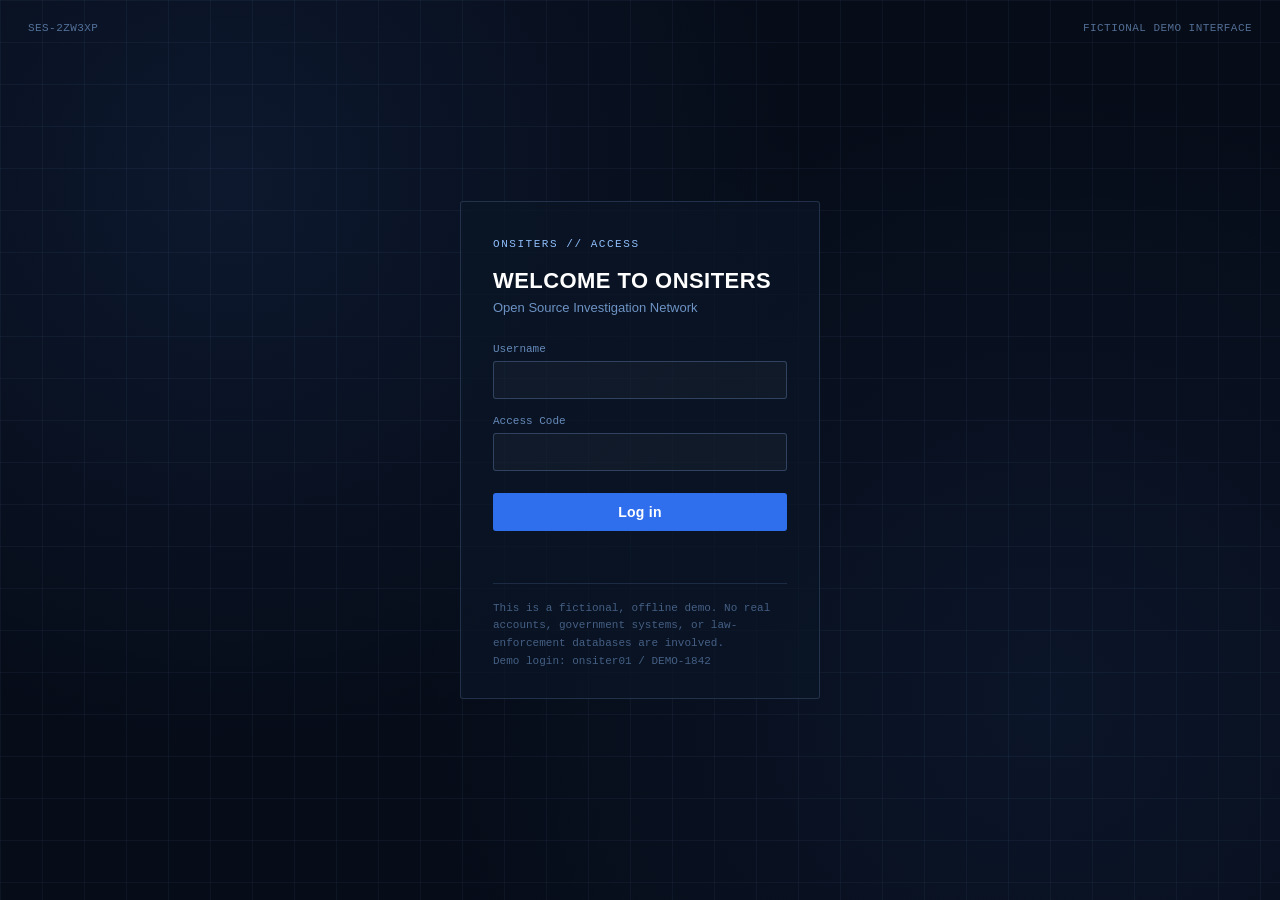
==== index.html @ 7baf5c44 "Add files via upload" ====
<!DOCTYPE html>
<html lang="en">
<head>
  <meta charset="UTF-8" />
  <meta name="viewport" content="width=device-width, initial-scale=1.0" />
  <title>Onsiters — Login</title>
  <link rel="stylesheet" href="css/style.css" />
</head>
<body>
  <div class="login-screen">
    <div class="login-topline">
      <span id="loginSessionId">SES-000000</span>
      <span>FICTIONAL DEMO INTERFACE</span>
    </div>

    <div class="login-card">
      <div class="login-mark">ONSITERS // ACCESS</div>
      <h1>WELCOME TO ONSITERS</h1>
      <p class="subtitle">Open Source Investigation Network</p>

      <form id="loginForm" novalidate>
        <div class="field">
          <label for="username">Username</label>
          <input id="username" type="text" autocomplete="off" />
        </div>
        <div class="field">
          <label for="accessCode">Access Code</label>
          <input id="accessCode" type="password" autocomplete="off" />
        </div>
        <button class="login-btn" type="submit">Log in</button>
        <div class="login-error" id="loginError"></div>
      </form>

      <div class="login-foot">
        This is a fictional, offline demo. No real accounts, government
        systems, or law-enforcement databases are involved.<br />
        Demo login: onsiter01 / DEMO-1842
      </div>
    </div>
  </div>

  <script src="js/app.js"></script>
  <script src="js/auth.js"></script>
</body>
</html>
---- css/style.css ----
/* =========================================================
   ONSITERS — shared stylesheet
   Fictional OSINT training/demo interface. All data is fake.
   ========================================================= */

:root {
  /* --- color tokens --- */
  --navy-950: #060c18;
  --navy-900: #0a1626;
  --navy-800: #11223b;
  --navy-700: #1a3153;
  --blue-600: #2f6fed;
  --blue-500: #4b84f0;
  --blue-300: #8fbdfa;
  --blue-100: #dce9fd;
  --white: #ffffff;
  --gray-50: #f5f7fa;
  --gray-100: #eaeef4;
  --gray-200: #dde4ec;
  --gray-300: #c3ccd8;
  --ink: #0d1826;
  --ink-soft: #4c5a6c;
  --status-open: #b3541e;
  --status-review: #8a7a1c;
  --status-closed: #2f7a4d;

  /* --- type tokens --- */
  --font-sans: -apple-system, "Segoe UI", "Helvetica Neue", Arial, sans-serif;
  --font-mono: "SFMono-Regular", Consolas, "Liberation Mono", Menlo, monospace;

  /* --- layout tokens --- */
  --sidebar-w: 208px;
  --radius: 3px;
  --border: 1px solid var(--gray-200);
}

* { box-sizing: border-box; }

html, body {
  margin: 0;
  padding: 0;
  font-family: var(--font-sans);
  color: var(--ink);
  background: var(--gray-50);
}

a { color: inherit; text-decoration: none; }

button {
  font-family: inherit;
  cursor: pointer;
}

/* =========================================================
   LOGIN PAGE
   ========================================================= */

.login-screen {
  min-height: 100vh;
  display: flex;
  align-items: center;
  justify-content: center;
  background:
    radial-gradient(circle at 18% 20%, rgba(75, 132, 240, 0.10), transparent 45%),
    radial-gradient(circle at 82% 78%, rgba(75, 132, 240, 0.08), transparent 50%),
    var(--navy-950);
  background-image:
    linear-gradient(rgba(143, 189, 250, 0.05) 1px, transparent 1px),
    linear-gradient(90deg, rgba(143, 189, 250, 0.05) 1px, transparent 1px),
    radial-gradient(circle at 18% 20%, rgba(75, 132, 240, 0.10), transparent 45%),
    radial-gradient(circle at 82% 78%, rgba(75, 132, 240, 0.08), transparent 50%);
  background-size: 42px 42px, 42px 42px, auto, auto;
  color: var(--blue-100);
  position: relative;
  padding: 24px;
}

.login-topline {
  position: absolute;
  top: 22px;
  left: 0;
  right: 0;
  display: flex;
  justify-content: space-between;
  padding: 0 28px;
  font-family: var(--font-mono);
  font-size: 11px;
  letter-spacing: 0.04em;
  color: rgba(143, 189, 250, 0.55);
}

.login-card {
  width: 100%;
  max-width: 360px;
  border: 1px solid rgba(143, 189, 250, 0.18);
  background: rgba(10, 22, 38, 0.72);
  border-radius: var(--radius);
  padding: 36px 32px 28px;
}

.login-mark {
  font-family: var(--font-mono);
  font-size: 11px;
  letter-spacing: 0.14em;
  color: var(--blue-300);
  margin-bottom: 18px;
}

.login-card h1 {
  font-size: 22px;
  letter-spacing: 0.02em;
  margin: 0 0 6px;
  color: var(--white);
  font-weight: 600;
}

.login-card p.subtitle {
  margin: 0 0 28px;
  font-size: 13px;
  color: rgba(143, 189, 250, 0.75);
}

.field {
  margin-bottom: 16px;
}

.field label {
  display: block;
  font-size: 11px;
  font-family: var(--font-mono);
  color: rgba(143, 189, 250, 0.7);
  margin-bottom: 6px;
}

.field input {
  width: 100%;
  padding: 10px 11px;
  background: rgba(255, 255, 255, 0.03);
  border: 1px solid rgba(143, 189, 250, 0.25);
  border-radius: var(--radius);
  color: var(--white);
  font-size: 14px;
  font-family: var(--font-mono);
}

.field input:focus {
  outline: 2px solid var(--blue-500);
  outline-offset: 1px;
  border-color: var(--blue-500);
}

.login-btn {
  width: 100%;
  padding: 11px;
  margin-top: 6px;
  background: var(--blue-600);
  color: var(--white);
  border: none;
  border-radius: var(--radius);
  font-size: 14px;
  font-weight: 600;
  letter-spacing: 0.02em;
}

.login-btn:hover { background: var(--blue-500); }

.login-error {
  margin-top: 14px;
  font-size: 12.5px;
  color: #f2a6a6;
  min-height: 16px;
}

.login-foot {
  margin-top: 22px;
  padding-top: 16px;
  border-top: 1px solid rgba(143, 189, 250, 0.14);
  font-size: 11px;
  font-family: var(--font-mono);
  color: rgba(143, 189, 250, 0.45);
  line-height: 1.6;
}

/* =========================================================
   APP SHELL (dashboard + inner pages)
   ========================================================= */

.app-shell {
  display: flex;
  min-height: 100vh;
}

.sidebar {
  width: var(--sidebar-w);
  flex-shrink: 0;
  background: var(--navy-900);
  color: var(--blue-100);
  display: flex;
  flex-direction: column;
  position: sticky;
  top: 0;
  height: 100vh;
}

.sidebar-brand {
  padding: 22px 20px 16px;
  border-bottom: 1px solid rgba(143, 189, 250, 0.12);
}

.sidebar-brand .name {
  font-size: 16px;
  font-weight: 700;
  letter-spacing: 0.03em;
  color: var(--white);
}

.sidebar-brand .tag {
  font-family: var(--font-mono);
  font-size: 10px;
  color: rgba(143, 189, 250, 0.55);
  margin-top: 3px;
}

.sidebar-nav {
  flex: 1;
  padding: 14px 10px;
  display: flex;
  flex-direction: column;
  gap: 2px;
}

.sidebar-nav a {
  padding: 9px 12px;
  border-radius: var(--radius);
  font-size: 13.5px;
  color: rgba(220, 233, 253, 0.75);
  border-left: 2px solid transparent;
}

.sidebar-nav a:hover {
  background: rgba(143, 189, 250, 0.07);
  color: var(--white);
}

.sidebar-nav a.active {
  background: rgba(47, 111, 237, 0.18);
  color: var(--white);
  border-left: 2px solid var(--blue-500);
}

.sidebar-foot {
  padding: 14px 18px 18px;
  border-top: 1px solid rgba(143, 189, 250, 0.12);
  font-family: var(--font-mono);
  font-size: 10.5px;
  color: rgba(143, 189, 250, 0.5);
  line-height: 1.7;
}

.sidebar-foot .dot {
  display: inline-block;
  width: 6px;
  height: 6px;
  border-radius: 50%;
  background: #3fbf72;
  margin-right: 6px;
}

.sidebar-foot button {
  margin-top: 10px;
  background: none;
  border: 1px solid rgba(143, 189, 250, 0.25);
  color: rgba(220, 233, 253, 0.7);
  padding: 6px 10px;
  border-radius: var(--radius);
  font-family: var(--font-mono);
  font-size: 10.5px;
}

.sidebar-foot button:hover {
  border-color: var(--blue-400);
  color: var(--white);
}

.main {
  flex: 1;
  min-width: 0;
}

.topbar {
  display: flex;
  align-items: center;
  justify-content: space-between;
  padding: 14px 28px;
  border-bottom: var(--border);
  background: var(--white);
}

.topbar h1 {
  font-size: 15px;
  font-weight: 600;
  margin: 0;
  letter-spacing: 0.01em;
}

.topbar-meta {
  display: flex;
  gap: 18px;
  font-family: var(--font-mono);
  font-size: 11px;
  color: var(--ink-soft);
}

.topbar-meta span.live::before {
  content: "";
  display: inline-block;
  width: 6px;
  height: 6px;
  border-radius: 50%;
  background: #3fbf72;
  margin-right: 6px;
}

.content {
  padding: 26px 28px 60px;
  max-width: 980px;
}

.content h2 {
  font-size: 19px;
  margin: 0 0 6px;
}

.content .lede {
  color: var(--ink-soft);
  font-size: 13.5px;
  margin: 0 0 24px;
  max-width: 62ch;
}

/* generic cards / rows */

.panel {
  background: var(--white);
  border: var(--border);
  border-radius: var(--radius);
  padding: 18px 20px;
}

.grid-cols {
  display: grid;
  grid-template-columns: repeat(3, 1fr);
  gap: 14px;
}

.stat-box {
  background: var(--white);
  border: var(--border);
  border-radius: var(--radius);
  padding: 16px 18px;
}

.stat-box .num {
  font-family: var(--font-mono);
  font-size: 24px;
  font-weight: 600;
}

.stat-box .label {
  font-size: 12px;
  color: var(--ink-soft);
  margin-top: 3px;
}

.record-list {
  display: flex;
  flex-direction: column;
  gap: 10px;
}

.record-row {
  display: flex;
  align-items: center;
  justify-content: space-between;
  gap: 16px;
  background: var(--white);
  border: var(--border);
  border-radius: var(--radius);
  padding: 13px 16px;
}

.record-row:hover { border-color: var(--blue-300); }

.record-main .id {
  font-family: var(--font-mono);
  font-size: 12.5px;
  color: var(--blue-600);
}

.record-main .title {
  font-size: 14px;
  margin-top: 2px;
}

.record-main .sub {
  font-size: 12px;
  color: var(--ink-soft);
  margin-top: 2px;
}

.pill {
  font-family: var(--font-mono);
  font-size: 10.5px;
  padding: 3px 8px;
  border-radius: var(--radius);
  border: 1px solid var(--gray-300);
  color: var(--ink-soft);
  white-space: nowrap;
}

.pill.open { color: var(--status-open); border-color: var(--status-open); background: #fbeee4; }
.pill.review, .pill.under-review { color: var(--status-review); border-color: var(--status-review); background: #f9f4de; }
.pill.closed { color: var(--status-closed); border-color: var(--status-closed); background: #e5f3ea; }
.pill.witness, .pill.cleared { color: var(--ink-soft); }
.pill.person-of-interest { color: var(--status-open); border-color: var(--status-open); background: #fbeee4; }
.pill.reporting-party { color: var(--blue-600); border-color: var(--blue-500); background: var(--blue-100); }

.link-arrow { font-family: var(--font-mono); font-size: 12px; color: var(--blue-600); flex-shrink: 0; }

/* search */

.search-bar {
  display: flex;
  gap: 8px;
  margin-bottom: 20px;
}

.search-bar input {
  flex: 1;
  padding: 11px 14px;
  border: 1px solid var(--gray-300);
  border-radius: var(--radius);
  font-size: 14px;
  font-family: var(--font-mono);
}

.search-bar input:focus {
  outline: 2px solid var(--blue-500);
  outline-offset: 1px;
}

.search-bar button {
  padding: 0 18px;
  background: var(--blue-600);
  color: var(--white);
  border: none;
  border-radius: var(--radius);
  font-size: 13px;
  font-weight: 600;
}

.search-bar button:hover { background: var(--blue-500); }

.search-empty {
  padding: 30px 0;
  color: var(--ink-soft);
  font-size: 13.5px;
  text-align: center;
  border: 1px dashed var(--gray-300);
  border-radius: var(--radius);
}

.result-group-label {
  font-family: var(--font-mono);
  font-size: 11px;
  color: var(--ink-soft);
  margin: 18px 0 8px;
  letter-spacing: 0.03em;
}

/* case / person / vehicle detail */

.detail-card {
  background: var(--white);
  border: var(--border);
  border-radius: var(--radius);
  padding: 20px 22px;
}

.detail-card .id {
  font-family: var(--font-mono);
  font-size: 12.5px;
  color: var(--blue-600);
  margin-bottom: 4px;
}

.detail-card h3 {
  margin: 0 0 10px;
  font-size: 17px;
}

.detail-grid {
  display: grid;
  grid-template-columns: repeat(2, 1fr);
  gap: 10px 24px;
  margin: 16px 0;
  font-size: 13px;
}

.detail-grid .k {
  color: var(--ink-soft);
  font-size: 11px;
  font-family: var(--font-mono);
}

.detail-grid .v { margin-top: 2px; }

.detail-desc {
  font-size: 13.5px;
  line-height: 1.6;
  color: var(--ink);
  border-top: var(--border);
  padding-top: 14px;
  margin-top: 4px;
}

.back-link {
  display: inline-block;
  margin-bottom: 14px;
  font-family: var(--font-mono);
  font-size: 12px;
  color: var(--ink-soft);
}

.back-link:hover { color: var(--blue-600); }

/* chat */

.chat-shell {
  display: flex;
  flex-direction: column;
  height: calc(100vh - 140px);
  border: var(--border);
  border-radius: var(--radius);
  background: var(--white);
  overflow: hidden;
}

.chat-notice {
  padding: 8px 16px;
  background: var(--gray-100);
  border-bottom: var(--border);
  font-family: var(--font-mono);
  font-size: 11px;
  color: var(--ink-soft);
}

.chat-log {
  flex: 1;
  overflow-y: auto;
  padding: 18px 20px;
  display: flex;
  flex-direction: column;
  gap: 14px;
}

.chat-msg .meta {
  font-size: 12px;
  margin-bottom: 2px;
}

.chat-msg .meta .user { font-weight: 600; color: var(--blue-600); }
.chat-msg .meta .time { font-family: var(--font-mono); color: var(--ink-soft); margin-left: 8px; }

.chat-msg .text { font-size: 13.5px; line-height: 1.5; }

.chat-msg.self .meta .user { color: var(--status-closed); }

.chat-input-row {
  display: flex;
  gap: 8px;
  padding: 12px 16px;
  border-top: var(--border);
}

.chat-input-row input {
  flex: 1;
  padding: 10px 12px;
  border: 1px solid var(--gray-300);
  border-radius: var(--radius);
  font-size: 13.5px;
}

.chat-input-row button {
  padding: 0 16px;
  background: var(--blue-600);
  color: var(--white);
  border: none;
  border-radius: var(--radius);
  font-size: 13px;
  font-weight: 600;
}

.chat-input-row button:hover { background: var(--blue-500); }

/* about page */

.about-block {
  font-size: 13.5px;
  line-height: 1.7;
  color: var(--ink);
  max-width: 62ch;
}

.about-block h3 {
  font-size: 14px;
  margin: 24px 0 8px;
}

.disclaimer-box {
  margin-top: 30px;
  padding: 14px 16px;
  border: 1px solid var(--status-open);
  background: #fbeee4;
  border-radius: var(--radius);
  font-size: 12.5px;
  color: #7a3c14;
  font-family: var(--font-mono);
  line-height: 1.6;
}

/* responsive */

@media (max-width: 780px) {
  .app-shell { flex-direction: column; }
  .sidebar { width: 100%; height: auto; position: relative; flex-direction: row; align-items: center; overflow-x: auto; }
  .sidebar-brand { border-bottom: none; padding: 14px 16px; }
  .sidebar-nav { flex-direction: row; padding: 8px; }
  .sidebar-foot { display: none; }
  .grid-cols { grid-template-columns: 1fr; }
  .detail-grid { grid-template-columns: 1fr; }
  .topbar-meta { display: none; }
  .content { padding: 18px 16px 50px; }
}

/* focus visibility */
a:focus-visible, button:focus-visible, input:focus-visible {
  outline: 2px solid var(--blue-500);
  outline-offset: 2px;
}

@media (prefers-reduced-motion: reduce) {
  * { transition: none !important; animation: none !important; }
}
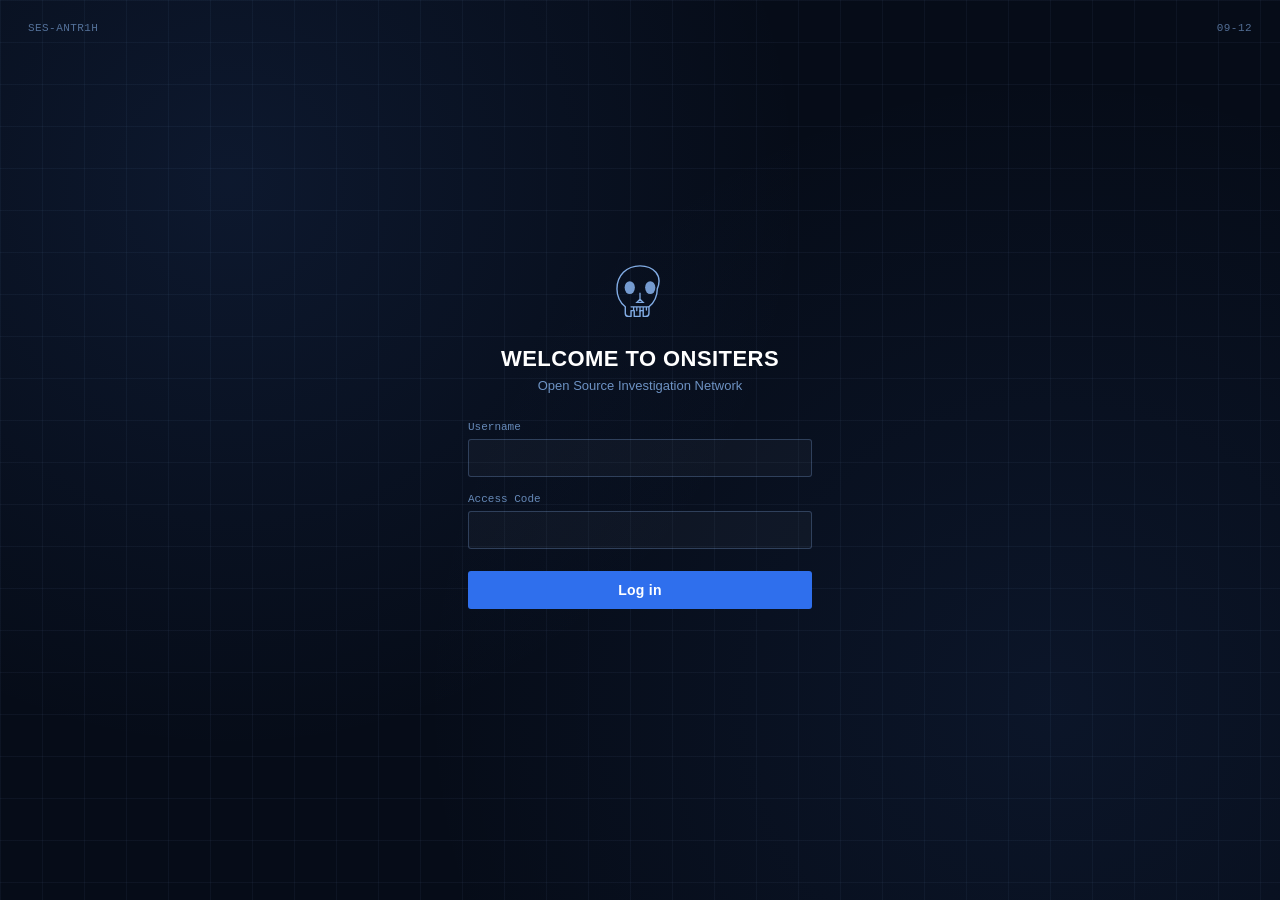
==== commit 2099ff3b: "Add files via upload" ====
--- a/index.html
+++ b/index.html
@@ -9,12 +9,23 @@
 <body>
   <div class="login-screen">
     <div class="login-topline">
-      <span id="loginSessionId">SES-000000</span>
-      <span>FICTIONAL DEMO INTERFACE</span>
+      <span id="loginSessionId">SES-0912</span>
+      <span>09-12</span>
     </div>
 
     <div class="login-card">
-      <div class="login-mark">ONSITERS // ACCESS</div>
+      <div class="login-logo" aria-hidden="true">
+        <svg viewBox="0 0 100 100" xmlns="http://www.w3.org/2000/svg">
+          <path d="M50 6C29 6 14 21 14 42c0 13 6 22 13 28v10c0 3 2 5 5 5h4v-9h5v9h9v-9h5v9h4c3 0 5-2 5-5V70c7-6 13-15 13-28C86 21 71 6 50 6Z"
+            fill="none" stroke="currentColor" stroke-width="2.2" stroke-linejoin="round"/>
+          <ellipse cx="34" cy="40" rx="8" ry="10" fill="currentColor" opacity="0.9"/>
+          <ellipse cx="66" cy="40" rx="8" ry="10" fill="currentColor" opacity="0.9"/>
+          <path d="M50 48v10l-5 5h10l-5-5Z" fill="none" stroke="currentColor" stroke-width="2"/>
+          <path d="M36 70h28M40 70v5M45 70v6M50 70v7M55 70v6M60 70v5" fill="none" stroke="currentColor" stroke-width="2" stroke-linecap="round"/>
+        </svg>
+      </div>
+
+      <div class="login-mark"></div>
       <h1>WELCOME TO ONSITERS</h1>
       <p class="subtitle">Open Source Investigation Network</p>
 
@@ -30,12 +41,6 @@
         <button class="login-btn" type="submit">Log in</button>
         <div class="login-error" id="loginError"></div>
       </form>
-
-      <div class="login-foot">
-        This is a fictional, offline demo. No real accounts, government
-        systems, or law-enforcement databases are involved.<br />
-        Demo login: onsiter01 / DEMO-1842
-      </div>
     </div>
   </div>
 
--- a/css/style.css
+++ b/css/style.css
@@ -92,10 +92,21 @@
 .login-card {
   width: 100%;
   max-width: 360px;
-  border: 1px solid rgba(143, 189, 250, 0.18);
-  background: rgba(10, 22, 38, 0.72);
-  border-radius: var(--radius);
-  padding: 36px 32px 28px;
+  padding: 0 8px;
+  text-align: center;
+}
+
+.login-logo {
+  width: 64px;
+  height: 64px;
+  margin: 0 auto 20px;
+  color: var(--blue-300);
+  opacity: 0.9;
+}
+
+.login-logo svg {
+  width: 100%;
+  height: 100%;
 }
 
 .login-mark {
@@ -118,6 +129,11 @@
   margin: 0 0 28px;
   font-size: 13px;
   color: rgba(143, 189, 250, 0.75);
+}
+
+#loginForm {
+  text-align: left;
+  margin-top: 24px;
 }
 
 .field {
